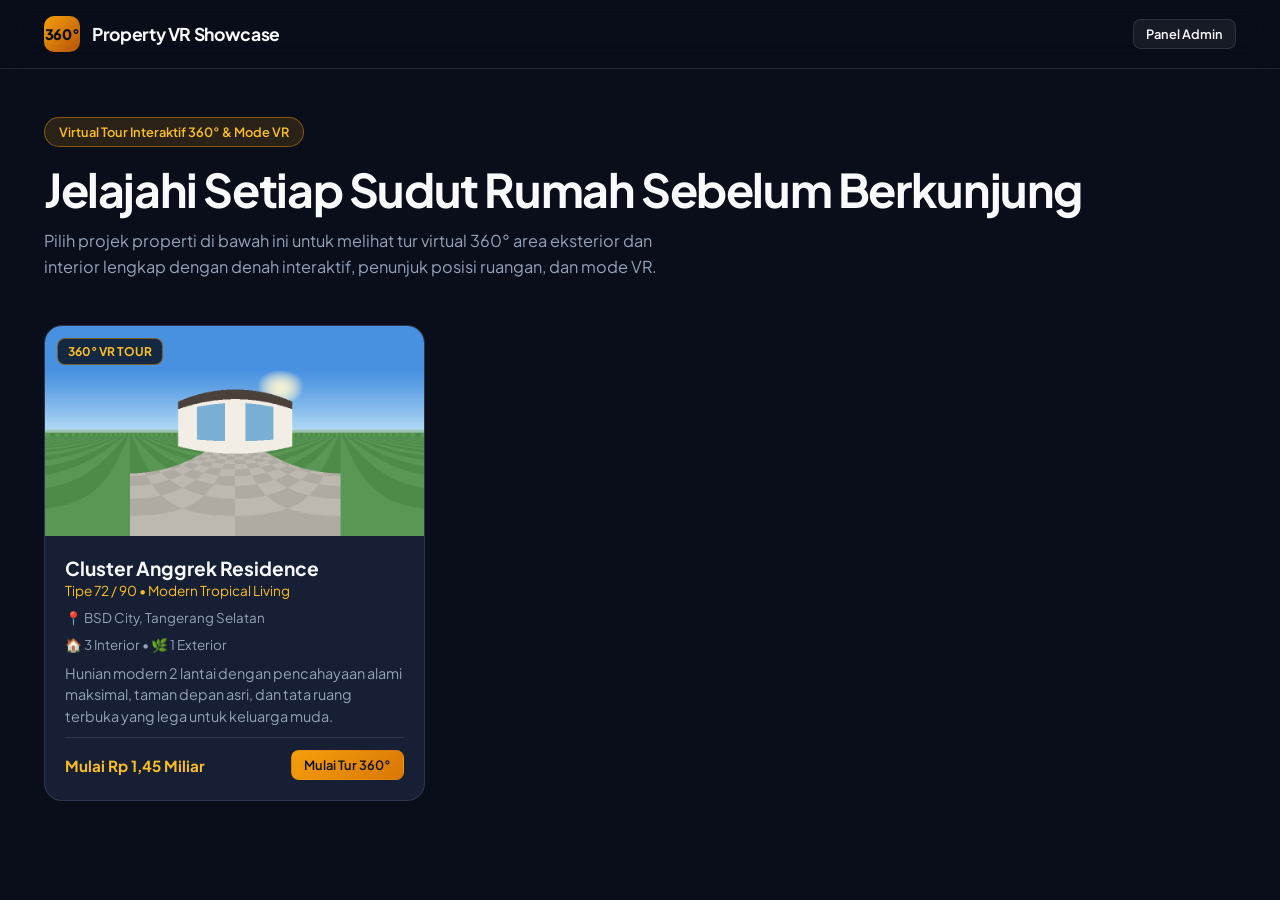
==== index.html @ b5d55905 "Add files via upload" ====
<!DOCTYPE html>
<html lang="id">
<head>
  <meta charset="UTF-8" />
  <meta name="viewport" content="width=device-width, initial-scale=1.0" />
  <title>Virtual Tour 360° VR — Katalog Properti</title>
  <link rel="preconnect" href="https://fonts.googleapis.com" />
  <link rel="preconnect" href="https://fonts.gstatic.com" crossorigin />
  <link href="https://fonts.googleapis.com/css2?family=Plus+Jakarta+Sans:wght@400;500;600;700;800&display=swap" rel="stylesheet" />
  <link rel="stylesheet" href="/css/styles.css" />
</head>
<body>
  <header class="navbar">
    <div class="navbar-inner">
      <a href="/" class="brand">
        <span class="brand-badge">360°</span>
        <span>Property VR Showcase</span>
      </a>
      <div style="display:flex; gap:10px; align-items:center;">
        <a href="/admin.html" class="btn btn-sm">Panel Admin</a>
      </div>
    </div>
  </header>

  <section class="hero">
    <span class="hero-tag">Virtual Tour Interaktif 360° &amp; Mode VR</span>
    <h1>Jelajahi Setiap Sudut Rumah Sebelum Berkunjung</h1>
    <p>
      Pilih projek properti di bawah ini untuk melihat tur virtual 360° area eksterior dan interior lengkap dengan denah interaktif, penunjuk posisi ruangan, dan mode VR.
    </p>
  </section>

  <main id="projects-grid" class="projects-grid">
    <p style="color: var(--text-secondary);">Memuat daftar projek...</p>
  </main>

  <script>
    async function loadProjects() {
      const grid = document.getElementById('projects-grid');
      try {
        const res = await fetch('/data/projects.json?t=' + Date.now());
        if (!res.ok) throw new Error('Gagal memuat data projek');
        const data = await res.json();
        const projects = data.projects || [];

        if (!projects.length) {
          grid.innerHTML = `
            <div class="panel-card" style="grid-column:1/-1; text-align:center; padding:48px;">
              <h3>Belum ada projek tersedia</h3>
              <p style="color:var(--text-secondary); margin:10px 0 18px;">Masuk ke Panel Admin untuk menambahkan projek rumah pertama Anda.</p>
              <a href="/admin.html" class="btn btn-primary">Buka Panel Admin</a>
            </div>`;
          return;
        }

        grid.innerHTML = projects.map((p) => {
          const interiorCount = (p.rooms || []).filter(r => r.category === 'interior').length;
          const exteriorCount = (p.rooms || []).filter(r => r.category === 'exterior').length;
          const slug = encodeURIComponent(p.slug || p.id);
          const tourUrl = `/p/${slug}`;
          return `
            <article class="project-card">
              <div class="project-thumb">
                <img src="/${p.thumbnail || 'assets/demo/exterior-fasad.png'}" alt="${p.name}" loading="lazy" />
                <span class="project-badge-360">360° VR TOUR</span>
              </div>
              <div class="project-body">
                <div>
                  <h2 class="project-title">${p.name}</h2>
                  <p style="font-size:0.85rem; color:var(--accent-hover); margin-top:2px;">${p.subtitle || ''}</p>
                </div>
                <div class="project-meta">
                  <span>📍 ${p.location || '-'}</span>
                  <span>🏠 ${interiorCount} Interior • 🌿 ${exteriorCount} Exterior</span>
                </div>
                <p class="project-desc">${p.description || ''}</p>
                <div class="project-footer">
                  <span class="price-tag">${p.price || 'Hubungi Marketing'}</span>
                  <a href="${tourUrl}" class="btn btn-primary btn-sm">Mulai Tur 360°</a>
                </div>
              </div>
            </article>
          `;
        }).join('');
      } catch (err) {
        grid.innerHTML = `<p style="color:#fca5a5;">Error: ${err.message}</p>`;
      }
    }
    loadProjects();
  </script>
</body>
</html>
---- css/styles.css ----
:root {
  --bg-primary: #090e1a;
  --bg-secondary: #111827;
  --bg-card: #161f33;
  --bg-glass: rgba(15, 23, 42, 0.78);
  --border-subtle: rgba(148, 163, 184, 0.18);
  --border-gold: rgba(245, 158, 11, 0.45);
  --text-primary: #f8fafc;
  --text-secondary: #94a3b8;
  --accent: #f59e0b;
  --accent-hover: #fbbf24;
  --accent-soft: rgba(245, 158, 11, 0.14);
  --interior: #38bdf8;
  --exterior: #34d399;
  --danger: #ef4444;
  --radius: 14px;
  --shadow: 0 20px 45px rgba(0, 0, 0, 0.45);
}

* {
  box-sizing: border-box;
  margin: 0;
  padding: 0;
}

html, body {
  font-family: 'Plus Jakarta Sans', 'Inter', -apple-system, BlinkMacSystemFont, 'Segoe UI', Roboto, sans-serif;
  background: var(--bg-primary);
  color: var(--text-primary);
  min-height: 100%;
  -webkit-font-smoothing: antialiased;
}

a {
  color: inherit;
  text-decoration: none;
}

button, input, select, textarea {
  font-family: inherit;
}

/* ---------- Buttons ---------- */
.btn {
  display: inline-flex;
  align-items: center;
  justify-content: center;
  gap: 8px;
  padding: 10px 18px;
  border-radius: 10px;
  border: 1px solid var(--border-subtle);
  background: rgba(255, 255, 255, 0.06);
  color: var(--text-primary);
  font-size: 0.9rem;
  font-weight: 600;
  cursor: pointer;
  transition: all 0.18s ease;
  white-space: nowrap;
}

.btn:hover {
  background: rgba(255, 255, 255, 0.12);
  transform: translateY(-1px);
}

.btn-primary {
  background: linear-gradient(135deg, #f59e0b, #d97706);
  color: #0b1120;
  border-color: transparent;
}

.btn-primary:hover {
  background: linear-gradient(135deg, #fbbf24, #f59e0b);
}

.btn-danger {
  background: rgba(239, 68, 68, 0.15);
  color: #fca5a5;
  border-color: rgba(239, 68, 68, 0.35);
}

.btn-danger:hover {
  background: rgba(239, 68, 68, 0.28);
}

.btn-sm {
  padding: 6px 12px;
  font-size: 0.8rem;
  border-radius: 8px;
}

.btn-icon {
  width: 40px;
  height: 40px;
  padding: 0;
  border-radius: 10px;
}

.btn.active {
  background: var(--accent-soft);
  border-color: var(--accent);
  color: var(--accent-hover);
}

/* ---------- Landing / Project Showcase ---------- */
.navbar {
  position: sticky;
  top: 0;
  z-index: 50;
  background: rgba(9, 14, 26, 0.85);
  backdrop-filter: blur(14px);
  border-bottom: 1px solid var(--border-subtle);
}

.navbar-inner {
  max-width: 1240px;
  margin: 0 auto;
  padding: 16px 24px;
  display: flex;
  align-items: center;
  justify-content: space-between;
  gap: 16px;
}

.brand {
  display: flex;
  align-items: center;
  gap: 12px;
  font-weight: 700;
  font-size: 1.1rem;
  letter-spacing: -0.02em;
}

.brand-badge {
  width: 36px;
  height: 36px;
  border-radius: 10px;
  background: linear-gradient(135deg, #f59e0b, #b45309);
  color: #090e1a;
  display: grid;
  place-items: center;
  font-weight: 800;
  font-size: 0.9rem;
}

.hero {
  max-width: 1240px;
  margin: 0 auto;
  padding: 48px 24px 28px;
}

.hero-tag {
  display: inline-flex;
  align-items: center;
  gap: 8px;
  padding: 6px 14px;
  border-radius: 999px;
  background: var(--accent-soft);
  border: 1px solid var(--border-gold);
  color: var(--accent-hover);
  font-size: 0.8rem;
  font-weight: 600;
  margin-bottom: 16px;
}

.hero h1 {
  font-size: clamp(1.8rem, 3.8vw, 2.9rem);
  line-height: 1.15;
  letter-spacing: -0.03em;
  margin-bottom: 12px;
}

.hero p {
  color: var(--text-secondary);
  max-width: 660px;
  font-size: 1.02rem;
  line-height: 1.6;
}

.projects-grid {
  max-width: 1240px;
  margin: 0 auto;
  padding: 16px 24px 64px;
  display: grid;
  grid-template-columns: repeat(auto-fill, minmax(330px, 1fr));
  gap: 24px;
}

.project-card {
  background: var(--bg-card);
  border: 1px solid var(--border-subtle);
  border-radius: 18px;
  overflow: hidden;
  display: flex;
  flex-direction: column;
  transition: transform 0.22s ease, border-color 0.22s ease, box-shadow 0.22s ease;
}

.project-card:hover {
  transform: translateY(-4px);
  border-color: var(--border-gold);
  box-shadow: var(--shadow);
}

.project-thumb {
  position: relative;
  height: 210px;
  background: #0f172a;
  overflow: hidden;
}

.project-thumb img {
  width: 100%;
  height: 100%;
  object-fit: cover;
  transition: transform 0.4s ease;
}

.project-card:hover .project-thumb img {
  transform: scale(1.04);
}

.project-badge-360 {
  position: absolute;
  top: 12px;
  left: 12px;
  padding: 5px 10px;
  border-radius: 8px;
  background: rgba(9, 14, 26, 0.8);
  backdrop-filter: blur(8px);
  border: 1px solid var(--border-gold);
  color: var(--accent-hover);
  font-size: 0.75rem;
  font-weight: 700;
}

.project-body {
  padding: 20px;
  display: flex;
  flex-direction: column;
  gap: 10px;
  flex: 1;
}

.project-title {
  font-size: 1.2rem;
  font-weight: 700;
}

.project-meta {
  display: flex;
  flex-wrap: wrap;
  gap: 10px;
  font-size: 0.84rem;
  color: var(--text-secondary);
}

.project-desc {
  color: var(--text-secondary);
  font-size: 0.9rem;
  line-height: 1.5;
  flex: 1;
}

.project-footer {
  display: flex;
  align-items: center;
  justify-content: space-between;
  gap: 10px;
  padding-top: 12px;
  border-top: 1px solid var(--border-subtle);
}

.price-tag {
  font-weight: 700;
  color: var(--accent-hover);
  font-size: 0.95rem;
}

/* ---------- 360 VR Viewer ---------- */
.viewer-shell {
  position: fixed;
  inset: 0;
  overflow: hidden;
  background: #000;
  user-select: none;
}

#pano-canvas-container {
  position: absolute;
  inset: 0;
  width: 100%;
  height: 100%;
}

#hotspots-layer {
  position: absolute;
  inset: 0;
  pointer-events: none;
  overflow: hidden;
  z-index: 10;
}

.hotspot-marker {
  position: absolute;
  transform: translate(-50%, -50%);
  pointer-events: auto;
  cursor: pointer;
  display: flex;
  flex-direction: column;
  align-items: center;
  gap: 6px;
  transition: opacity 0.15s ease;
}

.hotspot-dot {
  width: 42px;
  height: 42px;
  border-radius: 999px;
  background: rgba(15, 23, 42, 0.85);
  border: 2px solid var(--accent-hover);
  color: var(--accent-hover);
  display: grid;
  place-items: center;
  box-shadow: 0 0 0 6px rgba(245, 158, 11, 0.2), 0 8px 20px rgba(0, 0, 0, 0.5);
  animation: pulseRing 2.2s infinite;
  transition: transform 0.2s ease, background 0.2s ease;
}

.hotspot-marker:hover .hotspot-dot {
  transform: scale(1.14);
  background: var(--accent);
  color: #090e1a;
}

.hotspot-label {
  padding: 5px 11px;
  border-radius: 8px;
  background: rgba(9, 14, 26, 0.88);
  border: 1px solid var(--border-subtle);
  color: #fff;
  font-size: 0.78rem;
  font-weight: 600;
  white-space: nowrap;
  backdrop-filter: blur(8px);
}

@keyframes pulseRing {
  0% { box-shadow: 0 0 0 0 rgba(245, 158, 11, 0.45), 0 8px 20px rgba(0, 0, 0, 0.5); }
  70% { box-shadow: 0 0 0 12px rgba(245, 158, 11, 0), 0 8px 20px rgba(0, 0, 0, 0.5); }
  100% { box-shadow: 0 0 0 0 rgba(245, 158, 11, 0), 0 8px 20px rgba(0, 0, 0, 0.5); }
}

.viewer-topbar {
  position: absolute;
  top: 16px;
  left: 16px;
  right: 16px;
  z-index: 20;
  display: flex;
  align-items: flex-start;
  justify-content: space-between;
  gap: 12px;
  pointer-events: none;
}

.viewer-topbar > * {
  pointer-events: auto;
}

.viewer-title-card {
  background: var(--bg-glass);
  backdrop-filter: blur(14px);
  border: 1px solid var(--border-subtle);
  border-radius: var(--radius);
  padding: 10px 16px;
  display: flex;
  align-items: center;
  gap: 12px;
  max-width: min(460px, 70vw);
}

.viewer-title-text h2 {
  font-size: 1rem;
  font-weight: 700;
  line-height: 1.2;
}

.viewer-title-text p {
  font-size: 0.78rem;
  color: var(--text-secondary);
  margin-top: 2px;
}

.viewer-controls {
  display: flex;
  flex-wrap: wrap;
  gap: 8px;
  justify-content: flex-end;
  background: var(--bg-glass);
  backdrop-filter: blur(14px);
  border: 1px solid var(--border-subtle);
  border-radius: var(--radius);
  padding: 6px;
}

/* ---------- Floorplan Minimap ---------- */
.minimap-widget {
  position: absolute;
  right: 16px;
  bottom: 96px;
  z-index: 25;
  width: min(310px, 42vw);
  background: var(--bg-glass);
  backdrop-filter: blur(16px);
  border: 1px solid var(--border-subtle);
  border-radius: 16px;
  overflow: hidden;
  box-shadow: var(--shadow);
  transition: width 0.25s ease, transform 0.25s ease;
}

.minimap-widget.expanded {
  width: min(520px, 88vw);
}

.minimap-widget.collapsed .minimap-body {
  display: none;
}

.minimap-header {
  display: flex;
  align-items: center;
  justify-content: space-between;
  padding: 9px 12px;
  border-bottom: 1px solid var(--border-subtle);
  font-size: 0.8rem;
  font-weight: 700;
}

.minimap-header-actions {
  display: flex;
  gap: 6px;
}

.minimap-body {
  padding: 10px;
}

.floorplan-stage {
  position: relative;
  width: 100%;
  border-radius: 10px;
  overflow: hidden;
  background: #f8fafc;
}

.floorplan-stage img {
  display: block;
  width: 100%;
  height: auto;
  user-select: none;
  pointer-events: none;
}

.floorplan-pin {
  position: absolute;
  transform: translate(-50%, -50%);
  width: 18px;
  height: 18px;
  border-radius: 999px;
  border: 2.5px solid #fff;
  background: #334155;
  cursor: pointer;
  z-index: 3;
  box-shadow: 0 2px 8px rgba(0, 0, 0, 0.45);
  transition: transform 0.18s ease, background 0.18s ease;
}

.floorplan-pin.interior {
  background: #0284c7;
}

.floorplan-pin.exterior {
  background: #059669;
}

.floorplan-pin:hover {
  transform: translate(-50%, -50%) scale(1.22);
}

.floorplan-pin.active {
  width: 22px;
  height: 22px;
  background: #f59e0b;
  border-color: #090e1a;
  z-index: 5;
  box-shadow: 0 0 0 6px rgba(245, 158, 11, 0.35), 0 3px 10px rgba(0, 0, 0, 0.5);
}

.floorplan-pin-tooltip {
  position: absolute;
  bottom: calc(100% + 6px);
  left: 50%;
  transform: translateX(-50%);
  background: rgba(9, 14, 26, 0.92);
  color: #fff;
  font-size: 0.7rem;
  font-weight: 600;
  padding: 3px 7px;
  border-radius: 6px;
  white-space: nowrap;
  opacity: 0;
  pointer-events: none;
  transition: opacity 0.15s ease;
}

.floorplan-pin:hover .floorplan-pin-tooltip,
.floorplan-pin.active .floorplan-pin-tooltip {
  opacity: 1;
}

/* Compass / Radar Cone */
.radar-cone {
  position: absolute;
  width: 72px;
  height: 72px;
  transform: translate(-50%, -50%);
  pointer-events: none;
  z-index: 2;
}

.radar-cone svg {
  width: 100%;
  height: 100%;
  transform-origin: 50% 50%;
}

.minimap-legend {
  display: flex;
  align-items: center;
  justify-content: space-between;
  gap: 8px;
  margin-top: 8px;
  font-size: 0.72rem;
  color: var(--text-secondary);
}

.legend-item {
  display: inline-flex;
  align-items: center;
  gap: 5px;
}

.legend-dot {
  width: 9px;
  height: 9px;
  border-radius: 999px;
}

/* ---------- Bottom Room Strip ---------- */
.viewer-bottombar {
  position: absolute;
  left: 16px;
  right: 16px;
  bottom: 16px;
  z-index: 20;
  display: flex;
  align-items: center;
  justify-content: space-between;
  gap: 12px;
  pointer-events: none;
}

.room-strip {
  pointer-events: auto;
  display: flex;
  align-items: center;
  gap: 8px;
  overflow-x: auto;
  max-width: 100%;
  padding: 6px;
  background: var(--bg-glass);
  backdrop-filter: blur(14px);
  border: 1px solid var(--border-subtle);
  border-radius: var(--radius);
}

.room-chip {
  display: inline-flex;
  align-items: center;
  gap: 8px;
  padding: 8px 14px;
  border-radius: 10px;
  border: 1px solid transparent;
  background: rgba(255, 255, 255, 0.05);
  color: var(--text-primary);
  font-size: 0.84rem;
  font-weight: 600;
  cursor: pointer;
  white-space: nowrap;
  transition: all 0.18s ease;
}

.room-chip:hover {
  background: rgba(255, 255, 255, 0.12);
}

.room-chip.active {
  background: var(--accent-soft);
  border-color: var(--accent);
  color: var(--accent-hover);
}

.cat-dot {
  width: 8px;
  height: 8px;
  border-radius: 999px;
}

.cat-dot.interior { background: var(--interior); }
.cat-dot.exterior { background: var(--exterior); }

/* VR Split-Screen Reticle & Exit */
.vr-overlay-hud {
  position: fixed;
  inset: 0;
  z-index: 40;
  pointer-events: none;
  display: none;
}

.vr-overlay-hud.active {
  display: block;
}

.vr-divider {
  position: absolute;
  top: 0;
  bottom: 0;
  left: 50%;
  width: 2px;
  background: rgba(255, 255, 255, 0.35);
}

.vr-exit-btn {
  position: absolute;
  top: 14px;
  left: 50%;
  transform: translateX(-50%);
  pointer-events: auto;
}

/* ---------- Admin Panel ---------- */
.admin-login-wrap {
  min-height: 100vh;
  display: grid;
  place-items: center;
  padding: 24px;
}

.admin-login-card {
  width: 100%;
  max-width: 420px;
  background: var(--bg-card);
  border: 1px solid var(--border-subtle);
  border-radius: 18px;
  padding: 32px;
  box-shadow: var(--shadow);
}

.admin-layout {
  max-width: 1320px;
  margin: 0 auto;
  padding: 24px;
  display: grid;
  grid-template-columns: 300px 1fr;
  gap: 24px;
  align-items: start;
}

.panel-card {
  background: var(--bg-card);
  border: 1px solid var(--border-subtle);
  border-radius: 16px;
  padding: 20px;
}

.panel-title {
  font-size: 1rem;
  font-weight: 700;
  margin-bottom: 14px;
  display: flex;
  align-items: center;
  justify-content: space-between;
  gap: 8px;
}

.form-grid {
  display: grid;
  grid-template-columns: repeat(2, minmax(0, 1fr));
  gap: 14px;
}

.form-group {
  display: flex;
  flex-direction: column;
  gap: 6px;
}

.form-group.full {
  grid-column: 1 / -1;
}

.form-group label {
  font-size: 0.8rem;
  font-weight: 600;
  color: var(--text-secondary);
}

.input, select.input, textarea.input {
  width: 100%;
  padding: 10px 12px;
  border-radius: 10px;
  border: 1px solid var(--border-subtle);
  background: rgba(9, 14, 26, 0.75);
  color: var(--text-primary);
  font-size: 0.9rem;
  outline: none;
}

.input:focus {
  border-color: var(--accent);
}

.project-list-item {
  padding: 12px;
  border-radius: 12px;
  border: 1px solid var(--border-subtle);
  background: rgba(255, 255, 255, 0.03);
  cursor: pointer;
  transition: all 0.16s ease;
  margin-bottom: 10px;
}

.project-list-item.active {
  border-color: var(--accent);
  background: var(--accent-soft);
}

.room-list-row {
  display: flex;
  align-items: center;
  justify-content: space-between;
  gap: 10px;
  padding: 10px 12px;
  border-radius: 10px;
  border: 1px solid var(--border-subtle);
  background: rgba(255, 255, 255, 0.03);
  margin-bottom: 8px;
}

.room-list-row.active {
  border-color: var(--accent);
  background: var(--accent-soft);
}

.visual-editor-grid {
  display: grid;
  grid-template-columns: 1fr 1fr;
  gap: 18px;
  margin-top: 16px;
}

.editor-floorplan-box {
  position: relative;
  border-radius: 12px;
  overflow: hidden;
  border: 2px dashed var(--border-gold);
  cursor: crosshair;
  background: #f8fafc;
}

.editor-floorplan-box img {
  display: block;
  width: 100%;
  height: auto;
  pointer-events: none;
}

.editor-pano-box {
  position: relative;
  height: 340px;
  border-radius: 12px;
  overflow: hidden;
  border: 2px dashed var(--border-gold);
  background: #000;
}

.toast {
  position: fixed;
  bottom: 24px;
  right: 24px;
  z-index: 100;
  padding: 12px 18px;
  border-radius: 12px;
  background: #0f172a;
  border: 1px solid var(--accent);
  color: #fff;
  font-size: 0.88rem;
  font-weight: 600;
  box-shadow: var(--shadow);
  display: none;
}

.toast.show {
  display: block;
}

@media (max-width: 960px) {
  .admin-layout {
    grid-template-columns: 1fr;
  }
  .visual-editor-grid {
    grid-template-columns: 1fr;
  }
  .minimap-widget {
    width: min(230px, 52vw);
    bottom: 86px;
  }
}

@media (max-width: 640px) {
  .form-grid {
    grid-template-columns: 1fr;
  }
  .viewer-title-card {
    max-width: 62vw;
    padding: 8px 10px;
  }
}
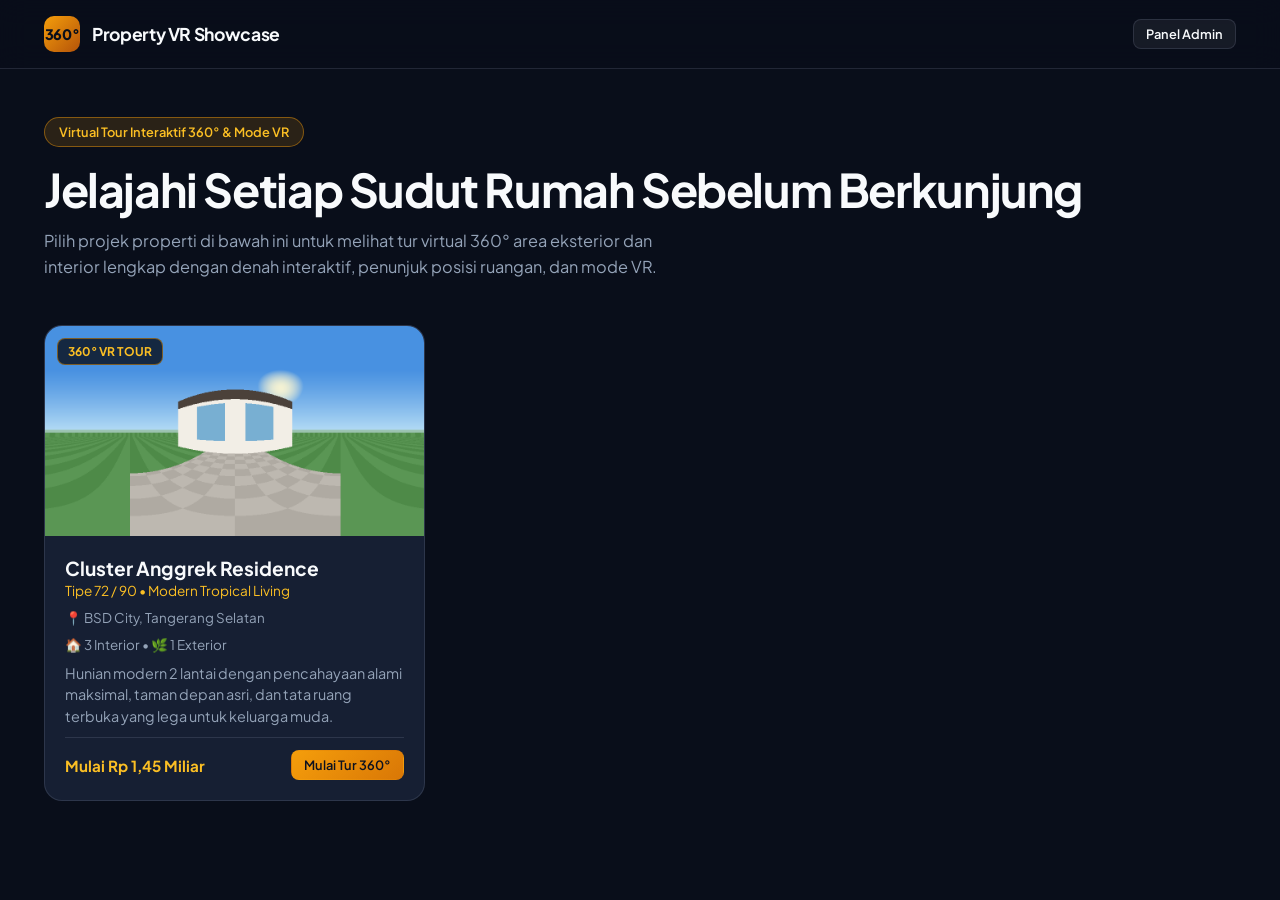
==== commit 9e727b0f: "Fix links to use relative paths in index.html" ====
--- a/index.html
+++ b/index.html
@@ -7,17 +7,17 @@
   <link rel="preconnect" href="https://fonts.googleapis.com" />
   <link rel="preconnect" href="https://fonts.gstatic.com" crossorigin />
   <link href="https://fonts.googleapis.com/css2?family=Plus+Jakarta+Sans:wght@400;500;600;700;800&display=swap" rel="stylesheet" />
-  <link rel="stylesheet" href="/css/styles.css" />
+  <link rel="stylesheet" href="css/styles.css" />
 </head>
 <body>
   <header class="navbar">
     <div class="navbar-inner">
-      <a href="/" class="brand">
+      <a href="index.html" class="brand">
         <span class="brand-badge">360°</span>
         <span>Property VR Showcase</span>
       </a>
       <div style="display:flex; gap:10px; align-items:center;">
-        <a href="/admin.html" class="btn btn-sm">Panel Admin</a>
+        <a href="admin.html" class="btn btn-sm">Panel Admin</a>
       </div>
     </div>
   </header>
@@ -38,7 +38,7 @@
     async function loadProjects() {
       const grid = document.getElementById('projects-grid');
       try {
-        const res = await fetch('/data/projects.json?t=' + Date.now());
+        const res = await fetch('data/projects.json?t=' + Date.now());
         if (!res.ok) throw new Error('Gagal memuat data projek');
         const data = await res.json();
         const projects = data.projects || [];
@@ -48,7 +48,7 @@
             <div class="panel-card" style="grid-column:1/-1; text-align:center; padding:48px;">
               <h3>Belum ada projek tersedia</h3>
               <p style="color:var(--text-secondary); margin:10px 0 18px;">Masuk ke Panel Admin untuk menambahkan projek rumah pertama Anda.</p>
-              <a href="/admin.html" class="btn btn-primary">Buka Panel Admin</a>
+              <a href="admin.html" class="btn btn-primary">Buka Panel Admin</a>
             </div>`;
           return;
         }
@@ -57,11 +57,11 @@
           const interiorCount = (p.rooms || []).filter(r => r.category === 'interior').length;
           const exteriorCount = (p.rooms || []).filter(r => r.category === 'exterior').length;
           const slug = encodeURIComponent(p.slug || p.id);
-          const tourUrl = `/p/${slug}`;
+          const tourUrl = `viewer.html?p=${slug}`;
           return `
             <article class="project-card">
               <div class="project-thumb">
-                <img src="/${p.thumbnail || 'assets/demo/exterior-fasad.png'}" alt="${p.name}" loading="lazy" />
+                <img src="${p.thumbnail || 'assets/demo/exterior-fasad.png'}" alt="${p.name}" loading="lazy" />
                 <span class="project-badge-360">360° VR TOUR</span>
               </div>
               <div class="project-body">
